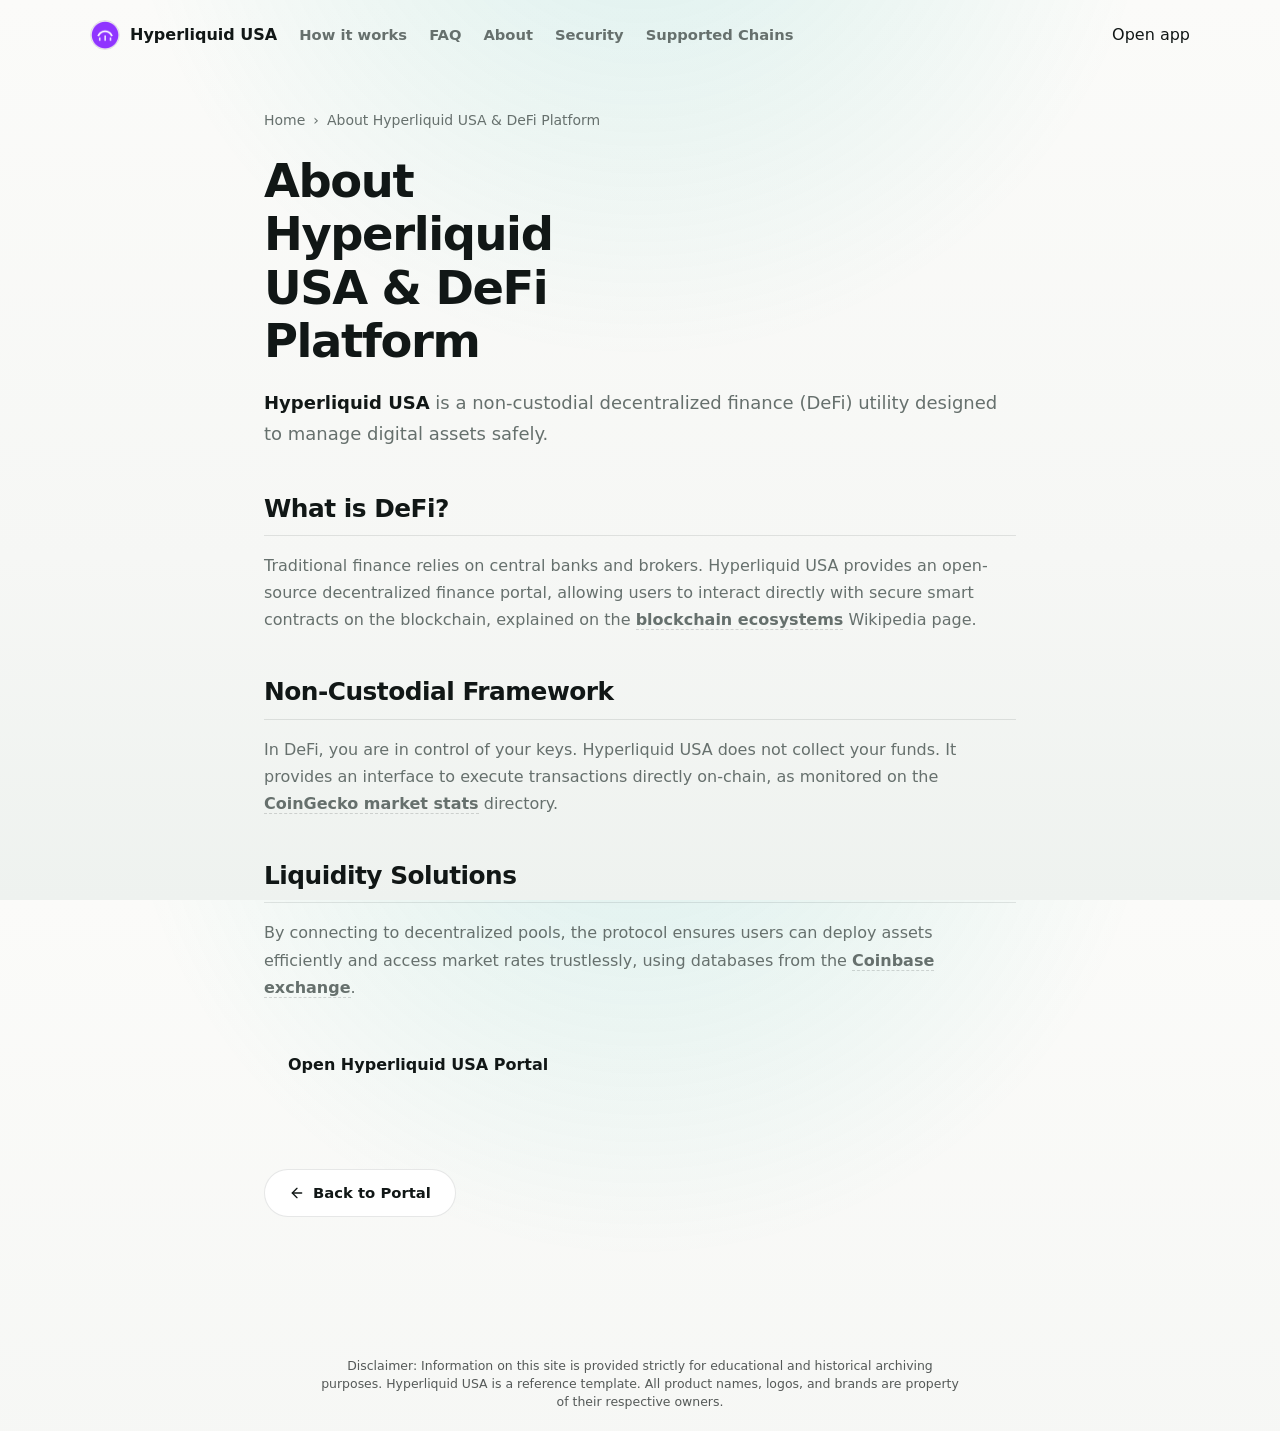
==== about/index.html @ 0d5f7d23 "Update" ====
<!doctype html>
<html lang="en">
<head>
  <meta charset="utf-8">
  <meta name="viewport" content="width=device-width, initial-scale=1, viewport-fit=cover">
  <title>About Hyperliquid USA & DeFi Platform</title>
  <meta name="description" content="<strong>Hyperliquid USA</strong> is a non-custodial decentralized finance (DeFi) utility designed to manage digital assets safely.">
  <link rel="canonical" href="https://hyperliquid-usa.github.io/about/">
  <meta name="robots" content="index,follow">
  <meta property="og:type" content="website">
  <meta property="og:title" content="About Hyperliquid USA & DeFi Platform">
  <meta property="og:description" content="<strong>Hyperliquid USA</strong> is a non-custodial decentralized finance (DeFi) utility designed to manage digital assets safely.">
  <meta property="og:url" content="https://hyperliquid-usa.github.io/about/">
  <meta property="og:image" content="https://hyperliquid-usa.github.io/og-cover.png">
  <meta name="twitter:card" content="summary">
  <meta name="twitter:title" content="About Hyperliquid USA & DeFi Platform">
  <meta name="twitter:description" content="<strong>Hyperliquid USA</strong> is a non-custodial decentralized finance (DeFi) utility designed to manage digital assets safely.">
  <link rel="icon" type="image/png" href="../favicon.png">
  <link rel="manifest" href="../site.webmanifest">
  <link rel="apple-touch-icon" href="../favicon.png">
  <style>


:root {
  --bg: #f6f7f5;
  --surface: #ffffff;
  --surface-soft: #f1f4f2;
  --ink: #111716;
  --muted: #66706d;
  --faint: #97a09c;
  --line: rgba(17, 23, 22, 0.1);
  --line-strong: rgba(17, 23, 22, 0.16);
  --accent: #1FB3A3;
  --accent-dark: #168f82;
  --accent-soft: rgba(31, 179, 163, 0.12);
  --shadow: 0 28px 70px -38px rgba(17, 23, 22, 0.36);
  --max: 1100px;
}

* {
  box-sizing: border-box;
}

html,
body {
  height: 100%;
}

body {
  min-height: 100dvh;
  margin: 0;
  overflow: hidden;
  color: var(--ink);
  background:
    radial-gradient(circle at 50% -18%, rgba(31, 179, 163, 0.15), transparent 42%),
    linear-gradient(180deg, #fbfbf9 0%, var(--bg) 62%, #eef2ef 100%);
  font-family: Inter, ui-sans-serif, system-ui, -apple-system, BlinkMacSystemFont, "Segoe UI", sans-serif;
  line-height: 1.5;
  -webkit-font-smoothing: antialiased;
  display: flex;
  flex-direction: column;
}

a {
  color: inherit;
  text-decoration: none;
}

img {
  display: block;
  max-width: 100%;
}

.topbar {
  width: min(var(--max), calc(100% - 32px));
  min-height: 70px;
  margin: 0 auto;
  display: flex;
  align-items: center;
  gap: 22px;
  flex: 0 0 auto;
}

.brand {
  display: inline-flex;
  align-items: center;
  gap: 10px;
  min-width: 0;
  font-size: 1rem;
  font-weight: 750;
  white-space: nowrap;
}

.brand img {
  width: 30px;
  height: 30px;
  border-radius: 50%;
  border: 1px solid var(--line);
}

.nav {
  display: flex;
  align-items: center;
  gap: 22px;
}

.nav a {
  font-size: 0.92rem;
  font-weight: 550;
  color: var(--muted);
}

.nav a:hover {
  color: var(--ink);
}

.spacer {
  flex: 1;
}

.ghost {
  display: inline-flex;
  align-items: center;
  justify-content: center;
  min-height: 38px;
  padding: 0 16px;
  border: 1px solid var(--line-strong);
  border-radius: 8px;
  background: rgba(255, 255, 255, 0.54);
  color: var(--ink);
  font-size: 0.9rem;
  font-weight: 700;
  box-shadow: 0 10px 28px -24px rgba(17, 23, 22, 0.55);
}

.ghost:hover {
  border-color: rgba(31, 179, 163, 0.46);
  color: var(--accent-dark);
}

.stage {
  width: min(var(--max), calc(100% - 32px));
  margin: 0 auto;
  flex: 1 1 auto;
  min-height: 0;
  display: flex;
  flex-direction: column;
  align-items: center;
  justify-content: center;
  gap: clamp(22px, 4vh, 34px);
  padding: 8px 0 12px;
  text-align: center;
}

.hero {
  display: grid;
  justify-items: center;
  gap: 14px;
}

h1,
p {
  margin: 0;
}

h1 {
  max-width: 12ch;
  font-size: clamp(2.55rem, 8vw, 4.65rem);
  line-height: 1.02;
  font-weight: 800;
  letter-spacing: 0;
}

.sub {
  max-width: 64ch;
  color: var(--muted);
  font-size: clamp(1rem, 1.65vw, 1.17rem);
}

.sub strong {
  color: var(--ink);
  font-weight: 800;
  background: linear-gradient(180deg, transparent 58%, var(--accent-soft) 0);
}

.trade-card {
  width: min(560px, 100%);
  padding: 18px;
  border: 1px solid var(--line);
  border-radius: 8px;
  background: rgba(255, 255, 255, 0.86);
  box-shadow: var(--shadow);
  backdrop-filter: blur(14px);
}

.route {
  display: grid;
  grid-template-columns: minmax(0, 1fr) 44px minmax(0, 1fr);
  gap: 12px;
  align-items: center;
}

.leg {
  min-width: 0;
  display: grid;
  gap: 9px;
  padding: 14px;
  border: 1px solid var(--line);
  border-radius: 8px;
  background: var(--surface-soft);
  text-align: left;
}

.label {
  color: var(--faint);
  font-size: 0.72rem;
  font-weight: 800;
  line-height: 1;
  text-transform: uppercase;
  letter-spacing: 0;
}

.chip {
  display: inline-flex;
  align-items: center;
  gap: 10px;
  min-width: 0;
  color: var(--ink);
  font-size: 1.1rem;
  font-weight: 800;
  line-height: 1.2;
}

.chip img {
  width: 28px;
  height: 28px;
  flex: 0 0 auto;
  border-radius: 50%;
}

.switch {
  width: 44px;
  height: 44px;
  border: 1px solid var(--line-strong);
  border-radius: 50%;
  background: var(--surface);
  color: var(--muted);
  cursor: pointer;
  display: grid;
  place-items: center;
  font: inherit;
  font-weight: 800;
  box-shadow: 0 12px 28px -24px rgba(17, 23, 22, 0.6);
}

.switch:hover {
  color: var(--accent-dark);
  border-color: rgba(31, 179, 163, 0.46);
  background: var(--accent-soft);
}

.primary {
  display: flex;
  align-items: center;
  justify-content: center;
  min-height: 54px;
  width: 100%;
  margin-top: 14px;
  border-radius: 8px;
  background: var(--accent);
  color: #ffffff;
  font-size: 1.05rem;
  font-weight: 800;
  box-shadow: 0 18px 36px -22px rgba(31, 179, 163, 0.75);
}

.primary:hover {
  background: var(--accent-dark);
}

.foot {
  flex: 0 0 auto;
  min-height: 54px;
  display: flex;
  align-items: center;
  justify-content: center;
  padding: 0 16px 12px;
  color: var(--faint);
  font-size: 0.86rem;
  font-weight: 650;
}

@media (max-width: 720px) {
  .topbar {
    width: calc(100% - 28px);
    min-height: 64px;
    gap: 12px;
  }

  .nav {
    display: none;
  }

  .brand {
    font-size: 0.95rem;
  }

  .ghost {
    min-height: 36px;
    padding: 0 12px;
    font-size: 0.86rem;
  }

  .stage {
    width: calc(100% - 28px);
    gap: 22px;
    padding: 2px 0 8px;
  }

  .hero {
    gap: 12px;
  }

  h1 {
    font-size: 2.58rem;
  }

  .sub {
    max-width: 31ch;
    font-size: 0.99rem;
    line-height: 1.45;
  }

  .trade-card {
    width: min(100%, 328px);
    padding: 14px;
  }

  .route {
    grid-template-columns: 1fr;
    gap: 10px;
  }

  .leg {
    padding: 13px;
  }

  .switch {
    justify-self: center;
    width: 40px;
    height: 40px;
  }

  .switch span {
    transform: rotate(90deg);
  }

  .primary {
    min-height: 52px;
    margin-top: 12px;
  }

  .foot {
    min-height: 44px;
    padding-bottom: 10px;
    font-size: 0.82rem;
  }
}

@media (max-height: 680px) {
  .topbar {
    min-height: 58px;
  }

  .stage {
    gap: 18px;
  }

  .hero {
    gap: 10px;
  }

  h1 {
    font-size: clamp(2.2rem, 7vw, 3.6rem);
  }

  .trade-card {
    padding: 14px;
  }

  .leg {
    padding: 12px;
  }

  .primary {
    min-height: 48px;
  }

  .foot {
    min-height: 40px;
    padding-bottom: 8px;
  }
}


  

/* --- Satellite Layout Styles (Appended dynamically by Builder) --- */
:root {
  --bg-fallback: var(--bg, var(--base, #f9fafc));
  --ink-body-fallback: var(--ink-body, var(--text, var(--ink, #1f2937)));
  --muted-fallback: var(--muted, var(--quiet, #4b5563));
  --panel-fallback: var(--panel, var(--surface, #ffffff));
  --panel-strong-fallback: var(--panel-strong, var(--surface-soft, var(--base-deep, #f3f4f6)));
  --line-fallback: var(--line, rgba(0, 0, 0, 0.08));
  --line-strong-fallback: var(--line-strong, rgba(0, 0, 0, 0.14));
  --accent-fallback: var(--accent, #625bf3);
}

body {
  overflow-y: auto !important;
  height: auto !important;
  min-height: 100dvh;
}

.satellite-container {
  max-width: 800px;
  margin: 0 auto;
  padding: 40px 24px 80px;
  width: 100%;
}

.breadcrumb {
  font-size: 0.875rem;
  color: var(--muted-fallback);
  margin-bottom: 24px;
  display: flex;
  align-items: center;
  gap: 8px;
}

.breadcrumb a {
  color: var(--muted-fallback);
  text-decoration: none;
}

.breadcrumb a:hover {
  color: var(--accent-fallback);
}

.satellite-title {
  font-size: clamp(2.1rem, 5.5vw, 2.9rem);
  font-weight: 800;
  letter-spacing: -0.03em;
  line-height: 1.15;
  margin-bottom: 20px;
  color: var(--ink-body-fallback);
}

.satellite-lead {
  font-size: 1.125rem;
  color: var(--muted-fallback);
  line-height: 1.7;
  margin-bottom: 40px;
}

.satellite-lead strong {
  color: var(--ink-body-fallback);
}

.section-block {
  margin-bottom: 40px;
  text-align: left;
}

.section-block h2 {
  font-size: 1.55rem;
  font-weight: 750;
  letter-spacing: -0.02em;
  margin-top: 32px;
  margin-bottom: 16px;
  color: var(--ink-body-fallback);
  border-bottom: 1px solid var(--line-fallback);
  padding-bottom: 8px;
}

.section-block h3 {
  font-size: 1.2rem;
  font-weight: 650;
  margin: 24px 0 12px;
  color: var(--ink-body-fallback);
}

.section-block p {
  color: var(--muted-fallback);
  margin-bottom: 18px;
  line-height: 1.7;
}

.section-block p strong {
  color: var(--ink-body-fallback);
}

.section-block ul, .section-block ol {
  margin: 18px 0;
  padding-left: 24px;
  color: var(--muted-fallback);
}

.section-block li {
  margin-bottom: 8px;
  line-height: 1.65;
}

.section-block li strong {
  color: var(--ink-body-fallback);
}

/* Info Grid Cards */
.info-grid {
  display: grid;
  grid-template-columns: repeat(auto-fill, minmax(240px, 1fr));
  gap: 18px;
  margin: 24px 0;
}

.info-card {
  padding: 22px;
  border-radius: 16px;
  border: 1px solid var(--line-fallback);
  background-color: var(--panel-fallback);
  text-align: left;
}

.info-card h4 {
  font-size: 1rem;
  font-weight: 700;
  margin-top: 0;
  margin-bottom: 8px;
  color: var(--ink-body-fallback);
}

.info-card p {
  font-size: 0.9rem;
  color: var(--muted-fallback);
  margin: 0;
  line-height: 1.55;
}

/* Tables */
.table-wrapper {
  overflow-x: auto;
  border-radius: 12px;
  border: 1px solid var(--line-fallback);
  background-color: var(--panel-fallback);
  margin: 28px 0;
}

.data-table {
  width: 100%;
  border-collapse: collapse;
  font-size: 0.925rem;
  text-align: left;
}

.data-table th {
  padding: 15px 20px;
  background-color: var(--panel-strong-fallback);
  color: var(--ink-body-fallback);
  font-weight: 700;
  border-bottom: 1px solid var(--line-fallback);
}

.data-table td {
  padding: 15px 20px;
  border-bottom: 1px solid var(--line-fallback);
  color: var(--muted-fallback);
}

.data-table tr:last-child td {
  border-bottom: 0;
}

.data-table tr:hover td {
  color: var(--ink-body-fallback);
  background-color: var(--panel-strong-fallback);
}

.highlight-cell {
  color: var(--accent-fallback);
  font-weight: 600;
}

/* Accordion details/summary for FAQ Page */
.faq-list {
  display: flex;
  flex-direction: column;
  gap: 14px;
  margin: 28px 0;
}

.faq-item {
  border: 1px solid var(--line-fallback);
  border-radius: 12px;
  background-color: var(--panel-fallback);
  overflow: hidden;
  transition: border-color 0.2s ease;
  text-align: left;
}

.faq-item[open] {
  border-color: var(--line-strong-fallback);
}

.faq-item summary {
  padding: 20px 24px;
  font-weight: 650;
  font-size: 1.05rem;
  cursor: pointer;
  display: flex;
  align-items: center;
  justify-content: space-between;
  list-style: none;
  color: var(--ink-body-fallback);
}

.faq-item summary::-webkit-details-marker {
  display: none;
}

.faq-item summary::after {
  content: "+";
  font-size: 1.3rem;
  color: var(--muted-fallback);
  transition: transform 0.2s ease;
}

.faq-item[open] summary::after {
  transform: rotate(45deg);
  color: var(--accent-fallback);
}

.faq-item summary:hover {
  background-color: var(--panel-strong-fallback);
}

.faq-content {
  padding: 0 24px 22px;
  font-size: 0.95rem;
  color: var(--muted-fallback);
  line-height: 1.65;
}

/* Back Link Button */
.back-cta {
  display: inline-flex;
  align-items: center;
  gap: 8px;
  margin-top: 40px;
  padding: 12px 24px;
  background-color: var(--panel-fallback);
  border: 1px solid var(--line-fallback);
  border-radius: 9999px;
  font-size: 0.925rem;
  font-weight: 600;
  color: var(--ink-body-fallback);
  text-decoration: none;
  transition: all 0.2s ease;
}

.back-cta:hover {
  border-color: var(--line-strong-fallback);
  background-color: var(--panel-strong-fallback);
  color: var(--accent-fallback);
  transform: translateY(-1px);
}

/* Camouflaged Links (blend in for EEAT, fully crawlable) */
a.inline {
  color: inherit;
  font-weight: 600;
  text-decoration: none;
  border-bottom: 1.5px dashed var(--line-strong-fallback);
  cursor: pointer;
  transition: all 0.16s ease;
}

a.inline:hover {
  color: var(--accent-fallback);
  border-bottom-color: var(--accent-fallback);
}

.footer {
  text-align: center !important;
  display: block !important;
  width: 100% !important;
  margin: 40px auto 0 !important;
  padding: 20px 0 !important;
}

  </style>
  <script type="application/ld+json">
{
  "@context": "https://schema.org",
  "@graph": [
    {
      "@type": "WebSite",
      "@id": "https://hyperliquid-usa.github.io/#website",
      "url": "https://hyperliquid-usa.github.io/",
      "name": "Hyperliquid USA"
    },
    {
      "@type": "WebPage",
      "@id": "https://hyperliquid-usa.github.io/about/#webpage",
      "url": "https://hyperliquid-usa.github.io/about/",
      "name": "About Hyperliquid USA & DeFi Platform",
      "isPartOf": {
        "@id": "https://hyperliquid-usa.github.io/#website"
      }
    },
    {
      "@type": "BreadcrumbList",
      "@id": "https://hyperliquid-usa.github.io/about/#breadcrumb",
      "itemListElement": [
        {
          "@type": "ListItem",
          "position": 1,
          "name": "Home",
          "item": "https://hyperliquid-usa.github.io/"
        },
        {
          "@type": "ListItem",
          "position": 2,
          "name": "About Hyperliquid USA & DeFi Platform"
        }
      ]
    }
  ]
}
  </script>
</head>
<body>
  <header class="topbar">
    <a class="brand" href="../" aria-label="Hyperliquid USA">
      <img src="../favicon.png" width="30" height="30" alt="">
      <span>Hyperliquid USA</span>
    </a>
    <nav class="nav" aria-label="Main Navigation">
      <a href="../how-it-works/" >How it works</a>
      <a href="../faq/" >FAQ</a>
      <a href="../about/" class="active">About</a>
      <a href="../security/" >Security</a>
      <a href="../supported-chains/" >Supported Chains</a>
    </nav>
    <span class="spacer"></span>
    <a class="open-app" href="../dashboard/" rel="noopener noreferrer">Open app</a>
  </header>

  <main class="satellite-container">
    <nav class="breadcrumb" aria-label="Breadcrumb">
      <a href="../">Home</a> › <span>About Hyperliquid USA & DeFi Platform</span>
    </nav>

    <h1 class="satellite-title">About Hyperliquid USA & DeFi Platform</h1>
    <p class="satellite-lead"><strong>Hyperliquid USA</strong> is a non-custodial decentralized finance (DeFi) utility designed to manage digital assets safely.</p>

    
    <div class="section-block">
      <h2>What is DeFi?</h2>
      <p>Traditional finance relies on central banks and brokers. Hyperliquid USA provides an open-source decentralized finance portal, allowing users to interact directly with secure smart contracts on the blockchain, explained on the <a class="inline" href="https://en.wikipedia.org/wiki/Blockchain" target="_blank" rel="noopener noreferrer">blockchain ecosystems</a> Wikipedia page.</p>
    </div>
    <div class="section-block">
      <h2>Non-Custodial Framework</h2>
      <p>In DeFi, you are in control of your keys. Hyperliquid USA does not collect your funds. It provides an interface to execute transactions directly on-chain, as monitored on the <a class="inline" href="https://www.coingecko.com/" target="_blank" rel="noopener noreferrer">CoinGecko market stats</a> directory.</p>
    </div>
    <div class="section-block">
      <h2>Liquidity Solutions</h2>
      <p>By connecting to decentralized pools, the protocol ensures users can deploy assets efficiently and access market rates trustlessly, using databases from the <a class="inline" href="https://www.coinbase.com/" target="_blank" rel="noopener noreferrer">Coinbase exchange</a>.</p>
    </div>

    <div style="margin: 40px 0; display: flex; justify-content: flex-start;">
      <a class="open-app" href="../dashboard/" style="max-width: 320px; display: inline-flex; justify-content: center; text-decoration: none; padding: 12px 24px; font-weight: 700;">Open Hyperliquid USA Portal</a>
    </div>

    <a class="back-cta" href="../">
      <svg viewBox="0 0 24 24" fill="none" stroke="currentColor" stroke-width="2" stroke-linecap="round" stroke-linejoin="round" width="16" height="16"><line x1="19" y1="12" x2="5" y2="12"/><polyline points="12 19 5 12 12 5"/></svg>
      Back to Portal
    </a>
  </main>

  <footer class="footer">
    <p class="disc" style="font-size: 0.78rem; opacity: 0.7; max-width: 650px; margin: 0 auto; line-height: 1.45; text-align: center;">Disclaimer: Information on this site is provided strictly for educational and historical archiving purposes. Hyperliquid USA is a reference template. All product names, logos, and brands are property of their respective owners.</p>
  </footer>
</body>
</html>
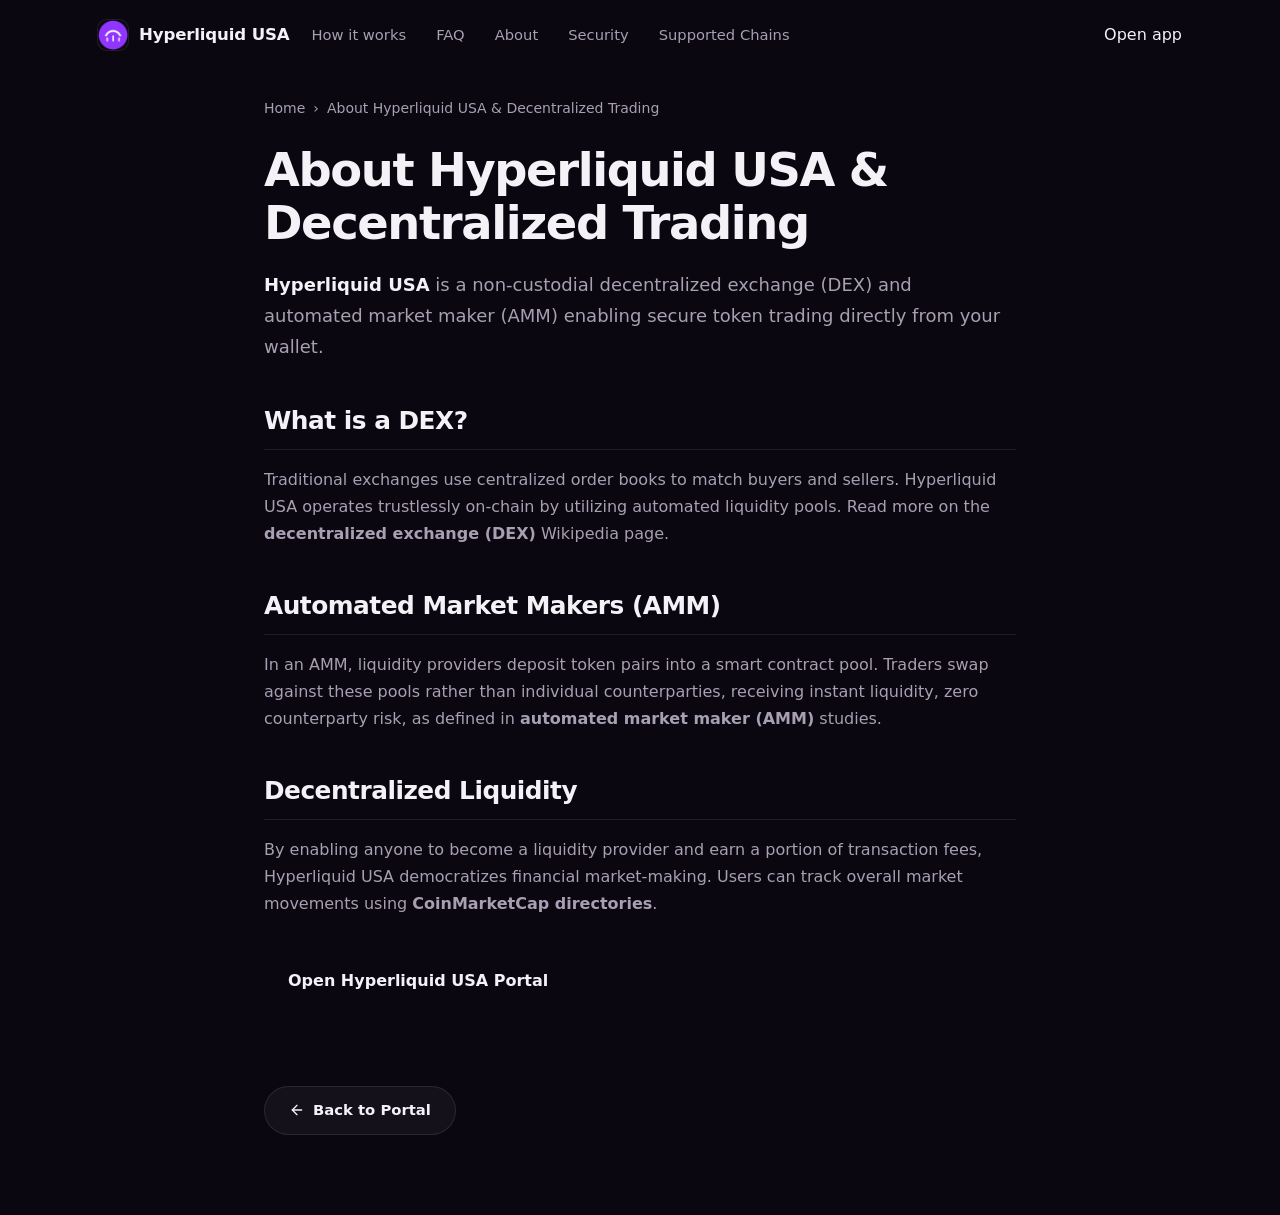
==== commit 70e5842e: "Update" ====
--- a/about/index.html
+++ b/about/index.html
@@ -3,406 +3,220 @@
 <head>
   <meta charset="utf-8">
   <meta name="viewport" content="width=device-width, initial-scale=1, viewport-fit=cover">
-  <title>About Hyperliquid USA & DeFi Platform</title>
-  <meta name="description" content="<strong>Hyperliquid USA</strong> is a non-custodial decentralized finance (DeFi) utility designed to manage digital assets safely.">
+  <title>About Hyperliquid USA & Decentralized Trading</title>
+  <meta name="description" content="Hyperliquid USA is a non-custodial decentralized exchange (DEX) and automated market maker (AMM) enabling secure token trading directly from your wall">
   <link rel="canonical" href="https://hyperliquid-usa.github.io/about/">
   <meta name="robots" content="index,follow">
   <meta property="og:type" content="website">
-  <meta property="og:title" content="About Hyperliquid USA & DeFi Platform">
-  <meta property="og:description" content="<strong>Hyperliquid USA</strong> is a non-custodial decentralized finance (DeFi) utility designed to manage digital assets safely.">
+  <meta property="og:title" content="About Hyperliquid USA & Decentralized Trading">
+  <meta property="og:description" content="Hyperliquid USA is a non-custodial decentralized exchange (DEX) and automated market maker (AMM) enabling secure token trading directly from your wall">
   <meta property="og:url" content="https://hyperliquid-usa.github.io/about/">
   <meta property="og:image" content="https://hyperliquid-usa.github.io/og-cover.png">
   <meta name="twitter:card" content="summary">
-  <meta name="twitter:title" content="About Hyperliquid USA & DeFi Platform">
-  <meta name="twitter:description" content="<strong>Hyperliquid USA</strong> is a non-custodial decentralized finance (DeFi) utility designed to manage digital assets safely.">
+  <meta name="twitter:title" content="About Hyperliquid USA & Decentralized Trading">
+  <meta name="twitter:description" content="Hyperliquid USA is a non-custodial decentralized exchange (DEX) and automated market maker (AMM) enabling secure token trading directly from your wall">
   <link rel="icon" type="image/png" href="../favicon.png">
   <link rel="manifest" href="../site.webmanifest">
   <link rel="apple-touch-icon" href="../favicon.png">
   <style>
 
-
-:root {
-  --bg: #f6f7f5;
-  --surface: #ffffff;
-  --surface-soft: #f1f4f2;
-  --ink: #111716;
-  --muted: #66706d;
-  --faint: #97a09c;
-  --line: rgba(17, 23, 22, 0.1);
-  --line-strong: rgba(17, 23, 22, 0.16);
-  --accent: #1FB3A3;
-  --accent-dark: #168f82;
-  --accent-soft: rgba(31, 179, 163, 0.12);
-  --shadow: 0 28px 70px -38px rgba(17, 23, 22, 0.36);
-  --max: 1100px;
-}
-
-* {
-  box-sizing: border-box;
-}
-
-html,
-body {
-  height: 100%;
-}
-
-body {
-  min-height: 100dvh;
-  margin: 0;
-  overflow: hidden;
-  color: var(--ink);
-  background:
-    radial-gradient(circle at 50% -18%, rgba(31, 179, 163, 0.15), transparent 42%),
-    linear-gradient(180deg, #fbfbf9 0%, var(--bg) 62%, #eef2ef 100%);
-  font-family: Inter, ui-sans-serif, system-ui, -apple-system, BlinkMacSystemFont, "Segoe UI", sans-serif;
-  line-height: 1.5;
-  -webkit-font-smoothing: antialiased;
-  display: flex;
-  flex-direction: column;
-}
-
-a {
-  color: inherit;
-  text-decoration: none;
-}
-
-img {
-  display: block;
-  max-width: 100%;
-}
-
-.topbar {
-  width: min(var(--max), calc(100% - 32px));
-  min-height: 70px;
-  margin: 0 auto;
-  display: flex;
-  align-items: center;
-  gap: 22px;
-  flex: 0 0 auto;
-}
-
-.brand {
-  display: inline-flex;
-  align-items: center;
-  gap: 10px;
-  min-width: 0;
-  font-size: 1rem;
-  font-weight: 750;
-  white-space: nowrap;
-}
-
-.brand img {
-  width: 30px;
-  height: 30px;
-  border-radius: 50%;
-  border: 1px solid var(--line);
-}
-
-.nav {
-  display: flex;
-  align-items: center;
-  gap: 22px;
-}
-
-.nav a {
-  font-size: 0.92rem;
-  font-weight: 550;
-  color: var(--muted);
-}
-
-.nav a:hover {
-  color: var(--ink);
-}
-
-.spacer {
-  flex: 1;
-}
-
-.ghost {
-  display: inline-flex;
-  align-items: center;
-  justify-content: center;
-  min-height: 38px;
-  padding: 0 16px;
-  border: 1px solid var(--line-strong);
-  border-radius: 8px;
-  background: rgba(255, 255, 255, 0.54);
-  color: var(--ink);
-  font-size: 0.9rem;
-  font-weight: 700;
-  box-shadow: 0 10px 28px -24px rgba(17, 23, 22, 0.55);
-}
-
-.ghost:hover {
-  border-color: rgba(31, 179, 163, 0.46);
-  color: var(--accent-dark);
-}
-
-.stage {
-  width: min(var(--max), calc(100% - 32px));
-  margin: 0 auto;
-  flex: 1 1 auto;
-  min-height: 0;
-  display: flex;
-  flex-direction: column;
-  align-items: center;
-  justify-content: center;
-  gap: clamp(22px, 4vh, 34px);
-  padding: 8px 0 12px;
-  text-align: center;
-}
-
-.hero {
-  display: grid;
-  justify-items: center;
-  gap: 14px;
-}
-
-h1,
-p {
-  margin: 0;
-}
-
-h1 {
-  max-width: 12ch;
-  font-size: clamp(2.55rem, 8vw, 4.65rem);
-  line-height: 1.02;
-  font-weight: 800;
-  letter-spacing: 0;
-}
-
-.sub {
-  max-width: 64ch;
-  color: var(--muted);
-  font-size: clamp(1rem, 1.65vw, 1.17rem);
-}
-
-.sub strong {
-  color: var(--ink);
-  font-weight: 800;
-  background: linear-gradient(180deg, transparent 58%, var(--accent-soft) 0);
-}
-
-.trade-card {
-  width: min(560px, 100%);
-  padding: 18px;
-  border: 1px solid var(--line);
-  border-radius: 8px;
-  background: rgba(255, 255, 255, 0.86);
-  box-shadow: var(--shadow);
-  backdrop-filter: blur(14px);
-}
-
-.route {
-  display: grid;
-  grid-template-columns: minmax(0, 1fr) 44px minmax(0, 1fr);
-  gap: 12px;
-  align-items: center;
-}
-
-.leg {
-  min-width: 0;
-  display: grid;
-  gap: 9px;
-  padding: 14px;
-  border: 1px solid var(--line);
-  border-radius: 8px;
-  background: var(--surface-soft);
-  text-align: left;
-}
-
-.label {
-  color: var(--faint);
-  font-size: 0.72rem;
-  font-weight: 800;
-  line-height: 1;
-  text-transform: uppercase;
-  letter-spacing: 0;
-}
-
-.chip {
-  display: inline-flex;
-  align-items: center;
-  gap: 10px;
-  min-width: 0;
-  color: var(--ink);
-  font-size: 1.1rem;
-  font-weight: 800;
-  line-height: 1.2;
-}
-
-.chip img {
-  width: 28px;
-  height: 28px;
-  flex: 0 0 auto;
-  border-radius: 50%;
-}
-
-.switch {
-  width: 44px;
-  height: 44px;
-  border: 1px solid var(--line-strong);
-  border-radius: 50%;
-  background: var(--surface);
-  color: var(--muted);
-  cursor: pointer;
-  display: grid;
-  place-items: center;
-  font: inherit;
-  font-weight: 800;
-  box-shadow: 0 12px 28px -24px rgba(17, 23, 22, 0.6);
-}
-
-.switch:hover {
-  color: var(--accent-dark);
-  border-color: rgba(31, 179, 163, 0.46);
-  background: var(--accent-soft);
-}
-
-.primary {
-  display: flex;
-  align-items: center;
-  justify-content: center;
-  min-height: 54px;
-  width: 100%;
-  margin-top: 14px;
-  border-radius: 8px;
-  background: var(--accent);
-  color: #ffffff;
-  font-size: 1.05rem;
-  font-weight: 800;
-  box-shadow: 0 18px 36px -22px rgba(31, 179, 163, 0.75);
-}
-
-.primary:hover {
-  background: var(--accent-dark);
-}
-
-.foot {
-  flex: 0 0 auto;
-  min-height: 54px;
-  display: flex;
-  align-items: center;
-  justify-content: center;
-  padding: 0 16px 12px;
-  color: var(--faint);
-  font-size: 0.86rem;
-  font-weight: 650;
-}
-
-@media (max-width: 720px) {
-  .topbar {
-    width: calc(100% - 28px);
-    min-height: 64px;
-    gap: 12px;
-  }
-
-  .nav {
-    display: none;
-  }
-
-  .brand {
-    font-size: 0.95rem;
-  }
-
-  .ghost {
-    min-height: 36px;
-    padding: 0 12px;
-    font-size: 0.86rem;
-  }
-
-  .stage {
-    width: calc(100% - 28px);
-    gap: 22px;
-    padding: 2px 0 8px;
-  }
-
-  .hero {
-    gap: 12px;
-  }
-
-  h1 {
-    font-size: 2.58rem;
-  }
-
-  .sub {
-    max-width: 31ch;
-    font-size: 0.99rem;
-    line-height: 1.45;
-  }
-
-  .trade-card {
-    width: min(100%, 328px);
-    padding: 14px;
-  }
-
-  .route {
-    grid-template-columns: 1fr;
-    gap: 10px;
-  }
-
-  .leg {
-    padding: 13px;
-  }
-
-  .switch {
-    justify-self: center;
-    width: 40px;
-    height: 40px;
-  }
-
-  .switch span {
-    transform: rotate(90deg);
-  }
-
-  .primary {
-    min-height: 52px;
-    margin-top: 12px;
-  }
-
-  .foot {
-    min-height: 44px;
-    padding-bottom: 10px;
-    font-size: 0.82rem;
-  }
-}
-
-@media (max-height: 680px) {
-  .topbar {
-    min-height: 58px;
-  }
-
-  .stage {
-    gap: 18px;
-  }
-
-  .hero {
-    gap: 10px;
-  }
-
-  h1 {
-    font-size: clamp(2.2rem, 7vw, 3.6rem);
-  }
-
-  .trade-card {
-    padding: 14px;
-  }
-
-  .leg {
-    padding: 12px;
-  }
-
-  .primary {
-    min-height: 48px;
-  }
-
-  .foot {
-    min-height: 40px;
-    padding-bottom: 8px;
-  }
-}
-
-
+  :root{
+    --bg:#0A0710; --bg-2:#0E0A16;
+    --panel:rgba(255,255,255,.045); --panel-2:rgba(255,255,255,.072);
+    --text:#F4F1F7; --muted:#A89FB2; --quiet:#7B7287;
+    --line:rgba(255,255,255,.09); --line-2:rgba(255,255,255,.055);
+    --accent:#0F9D8C; --accent-2:#0F9D8C; --accent-ink:#0B7467; --accent-soft:rgba(15,157,140,.1);
+    --radius:22px; --radius-sm:14px;
+    --shadow:0 40px 90px -50px rgba(0,0,0,.9), 0 12px 30px -20px rgba(0,0,0,.7);
+    --ui:"Space Grotesk",-apple-system,system-ui,sans-serif;
+    --body:"Inter",-apple-system,system-ui,sans-serif;
+  }
+  *{box-sizing:border-box}
+  html,body{margin:0; overflow-x:hidden}
+  body{
+    background:var(--bg); color:var(--text); font-family:var(--body); line-height:1.55;
+    -webkit-font-smoothing:antialiased; text-rendering:optimizeLegibility; position:relative;
+  }
+  a{color:inherit; text-decoration:none}
+  a.cite{color:inherit; text-decoration:none; border-bottom:1px dotted transparent; transition:border-color .15s ease}
+  a.cite:hover{border-bottom-color:var(--quiet)}
+  img{display:block; max-width:100%}
+  button{font:inherit; cursor:pointer; border:none; background:none; color:inherit}
+  h1,h2,h3,p{margin:0}
+
+  /* ---------- aurora texture ---------- */
+  .bg{position:fixed; inset:0; z-index:0; pointer-events:none; overflow:hidden}
+  .bg .glow{
+    position:absolute; inset:0;
+    background:
+      radial-gradient(760px 520px at 50% -8%, rgba(15,157,140,.20), transparent 60%),
+      radial-gradient(680px 520px at 88% 8%, rgba(15,157,140,.12), transparent 62%),
+      radial-gradient(720px 560px at 6% 30%, rgba(15,157,140,.08), transparent 60%);
+  }
+  .bg .dots{
+    position:absolute; inset:0;
+    background-image:radial-gradient(rgba(255,255,255,.07) 1px, transparent 1.4px);
+    background-size:24px 24px;
+    -webkit-mask-image:radial-gradient(130% 90% at 50% 6%, #000 42%, transparent 86%);
+            mask-image:radial-gradient(130% 90% at 50% 6%, #000 42%, transparent 86%);
+  }
+
+  /* ---------- top bar ---------- */
+  .topbar{
+    position:relative; z-index:5; display:flex; align-items:center; gap:22px;
+    width:min(100%,1180px); margin:0 auto; padding:20px clamp(18px,4vw,48px) 8px;
+  }
+  .brand{display:inline-flex; align-items:center; gap:11px; font-family:var(--ui); font-weight:600; font-size:1.04rem; letter-spacing:-.01em}
+  .brand img{width:30px; height:30px; border-radius:9px; box-shadow:0 0 0 1px var(--line)}
+  .spacer{flex:1}
+  .nav{display:flex; align-items:center; gap:clamp(16px,2.6vw,30px)}
+  .nav a{font-family:var(--ui); font-weight:500; font-size:.92rem; color:var(--muted); transition:color .16s ease}
+  .nav a:hover{color:var(--text)}
+
+  /* ---------- shared section frame ---------- */
+  .wrap{position:relative; z-index:2; width:min(100%,1180px); margin:0 auto; padding:0 clamp(18px,4vw,48px)}
+  .sec{padding-top:clamp(50px,7.5vh,96px); padding-bottom:clamp(50px,7.5vh,96px)}
+  .sec-head{text-align:center; max-width:60ch; margin:0 auto clamp(28px,4vh,44px)}
+  .eyebrow{
+    display:inline-flex; align-items:center; gap:9px; padding:7px 14px; border:1px solid var(--line);
+    border-radius:999px; background:var(--panel); font-family:var(--ui); font-weight:600;
+    font-size:.74rem; letter-spacing:.14em; text-transform:uppercase; color:var(--accent-ink);
+  }
+  .eyebrow .dot{width:7px; height:7px; border-radius:50%; background:var(--accent); box-shadow:0 0 0 4px var(--accent-soft)}
+  .h2{margin-top:18px; font-family:var(--ui); font-weight:700; color:var(--text); font-size:clamp(1.9rem,3.6vw,2.8rem); line-height:1.04; letter-spacing:-.025em}
+  .sec-head p{margin-top:14px; color:var(--muted); font-size:clamp(1rem,1.3vw,1.12rem); line-height:1.6}
+
+  /* ---------- hero (centered spotlight) ---------- */
+  .hero{text-align:center; padding-top:clamp(26px,5vh,64px); padding-bottom:clamp(20px,3vh,40px)}
+  .hero .eyebrow{margin:0 auto}
+  .hero h1{
+    margin:22px auto 0; font-family:var(--ui); font-weight:700; color:var(--text);
+    font-size:clamp(3.1rem,7.4vw,5.6rem); line-height:.96; letter-spacing:-.035em; max-width:14ch;
+  }
+  .deck{max-width:52ch; margin:20px auto 0; color:var(--muted); font-size:clamp(1.05rem,1.5vw,1.24rem); line-height:1.58}
+  .deck strong{color:var(--text); font-weight:600}
+  .cta-row{display:flex; flex-wrap:wrap; align-items:center; justify-content:center; gap:14px; margin:30px 0 0}
+  .primary{
+    display:inline-flex; align-items:center; justify-content:center; gap:9px; min-height:56px; padding:0 30px;
+    border-radius:15px; color:#fff; font-family:var(--ui); font-weight:600; font-size:1.04rem; letter-spacing:-.01em;
+    background:linear-gradient(180deg, var(--accent), var(--accent-2));
+    box-shadow:0 20px 44px -22px rgba(15,157,140,.9), inset 0 1px 0 rgba(255,255,255,.25);
+    transition:transform .18s ease, box-shadow .18s ease, filter .18s ease;
+  }
+  .primary:hover{transform:translateY(-1px); filter:brightness(1.06); box-shadow:0 26px 52px -22px rgba(15,157,140,1)}
+  .primary svg{width:17px; height:17px}
+  .ghost{
+    display:inline-flex; align-items:center; gap:8px; min-height:56px; padding:0 22px; border-radius:15px;
+    border:1px solid var(--line); background:var(--panel); color:var(--text);
+    font-family:var(--ui); font-weight:600; font-size:1rem; transition:border-color .16s ease, background .16s ease, transform .16s ease;
+  }
+  .ghost:hover{border-color:rgba(15,157,140,.5); background:var(--panel-2); transform:translateY(-1px)}
+  .ghost svg{width:15px; height:15px; color:var(--accent-ink)}
+  .chips{list-style:none; margin:26px 0 0; padding:0; display:flex; flex-wrap:wrap; justify-content:center; gap:9px}
+  .chips li{display:inline-flex; align-items:center; gap:8px; padding:8px 15px; border:1px solid var(--line); border-radius:999px; background:var(--panel); font-family:var(--ui); font-weight:500; font-size:.86rem; color:var(--muted)}
+  .chips li::before{content:""; width:6px; height:6px; border-radius:50%; background:var(--accent)}
+
+  /* ---------- horizontal route panel ---------- */
+  .route-panel{
+    width:min(100%,720px); margin:clamp(34px,5vh,52px) auto 0; padding:18px;
+    border:1px solid var(--line); border-radius:var(--radius); box-shadow:var(--shadow);
+    background:linear-gradient(180deg, var(--panel-2), var(--panel)); backdrop-filter:blur(16px); text-align:left;
+  }
+  .rp-head{display:flex; align-items:center; justify-content:space-between; padding:2px 6px 14px}
+  .rp-head .ct{font-family:var(--ui); font-weight:600; font-size:1.04rem}
+  .pill{display:inline-flex; align-items:center; gap:7px; padding:5px 12px 5px 9px; border-radius:999px; background:var(--accent-soft); color:var(--accent-ink); font-family:var(--ui); font-weight:600; font-size:.74rem}
+  .pill .pdot{width:7px; height:7px; border-radius:50%; background:var(--accent); animation:pulse 2.4s ease-out infinite}
+  .route{display:grid; grid-template-columns:minmax(0,1fr) 50px minmax(0,1fr); align-items:center; gap:12px}
+  .leg{min-width:0; padding:15px 16px; border:1px solid var(--line); border-radius:var(--radius-sm); background:var(--panel)}
+  .leg .label{display:block; color:var(--quiet); font-size:.72rem; font-weight:600; letter-spacing:.08em; text-transform:uppercase}
+  .leg .chiprow{display:flex; align-items:center; justify-content:space-between; gap:10px; margin-top:12px}
+  .tok{display:inline-flex; align-items:center; gap:9px; font-family:var(--ui); font-weight:600; font-size:1.06rem; color:var(--text)}
+  .tok img{width:26px; height:26px; border-radius:50%; box-shadow:0 0 0 1px var(--line)}
+  .tok .cv{color:var(--quiet); font-size:.8em}
+  .ghostval{color:var(--quiet); font-size:.82rem}
+  .switch{
+    width:46px; height:46px; justify-self:center; border-radius:50%; border:1px solid var(--line);
+    background:linear-gradient(180deg, rgba(255,255,255,.08), rgba(255,255,255,.02)), #0F0A19;
+    color:var(--accent-ink); display:grid; place-items:center; transition:transform .25s ease, border-color .2s ease;
+  }
+  .switch svg{width:18px; height:18px}
+  .switch:hover{transform:rotate(180deg); border-color:rgba(15,157,140,.55)}
+  .rp-meta{display:flex; align-items:center; gap:8px; margin-top:10px; padding:11px 14px; border-radius:12px; background:var(--panel); color:var(--muted); font-size:.82rem}
+  .rp-meta svg{width:15px; height:15px; color:var(--accent-ink); flex:none}
+  .rp-cta{display:flex; align-items:center; justify-content:center; gap:8px; width:100%; margin-top:10px; min-height:52px; border-radius:14px; color:#fff; font-family:var(--ui); font-weight:600; font-size:1rem; background:linear-gradient(180deg, var(--accent), var(--accent-2)); box-shadow:0 16px 34px -20px rgba(15,157,140,.9); transition:transform .18s ease, filter .18s ease}
+  .rp-cta:hover{transform:translateY(-1px); filter:brightness(1.06)}
+  .rp-note{margin:11px 0 2px; text-align:center; color:var(--quiet); font-size:.78rem}
+
+  /* ---------- how it works (horizontal connector) ---------- */
+  .steps{display:grid; grid-template-columns:repeat(3,1fr); gap:18px; position:relative}
+  .steps::before{content:""; position:absolute; top:23px; left:14%; right:14%; height:1px; background:linear-gradient(90deg, transparent, var(--line-strong, rgba(255,255,255,.12)), transparent)}
+  .step{text-align:center; padding:0 8px}
+  .step .node{width:46px; height:46px; margin:0 auto; border-radius:50%; display:grid; place-items:center; background:var(--bg-2); border:1px solid var(--line); color:var(--accent-ink); font-family:var(--ui); font-weight:700; font-size:1rem; position:relative; z-index:1; box-shadow:0 0 0 5px var(--bg)}
+  .step h3{margin:16px 0 8px; font-family:var(--ui); font-weight:600; font-size:1.12rem; color:var(--text); letter-spacing:-.01em}
+  .step p{color:var(--muted); font-size:.93rem; line-height:1.55; max-width:30ch; margin:0 auto}
+
+  /* ---------- why (bento) ---------- */
+  .bento{display:grid; grid-template-columns:repeat(3,1fr); gap:14px}
+  .tile{padding:24px 22px; border:1px solid var(--line); border-radius:18px; background:linear-gradient(180deg, var(--panel-2), var(--panel)); position:relative; overflow:hidden}
+  .tile::before{content:""; position:absolute; inset:0 0 auto; height:1px; background:linear-gradient(90deg, transparent, rgba(15,157,140,.5), transparent)}
+  .tile.wide{grid-column:span 3; display:grid; grid-template-columns:1.1fr 1fr; gap:22px; align-items:center}
+  .tile .ico{width:44px; height:44px; border-radius:12px; display:grid; place-items:center; background:var(--accent-soft); color:var(--accent-ink); margin-bottom:14px}
+  .tile .ico svg{width:21px; height:21px}
+  .tile h3{font-family:var(--ui); font-weight:600; font-size:1.16rem; color:var(--text); letter-spacing:-.01em}
+  .tile.wide h3{font-size:1.5rem}
+  .tile p{margin-top:9px; color:var(--muted); font-size:.95rem; line-height:1.6}
+  .tile .mini-route{border:1px solid var(--line); border-radius:14px; background:var(--panel); padding:16px; display:flex; align-items:center; justify-content:center; gap:12px; font-family:var(--ui); font-weight:600; color:var(--muted)}
+  .tile .mini-route img{width:30px; height:30px; border-radius:50%; box-shadow:0 0 0 1px var(--line)}
+  .tile .mini-route .arr{color:var(--accent-ink)}
+
+  /* ---------- networks ---------- */
+  .nets{display:flex; flex-wrap:wrap; justify-content:center; gap:10px; max-width:760px; margin:0 auto}
+  .net{display:inline-flex; align-items:center; gap:9px; padding:11px 18px; border:1px solid var(--line); border-radius:999px; background:var(--panel); font-family:var(--ui); font-weight:600; font-size:.94rem; color:var(--text)}
+  .net .nd{width:9px; height:9px; border-radius:50%; background:var(--accent)}
+  .nets-foot{text-align:center; margin-top:22px}
+  .nets-foot a{display:inline-flex; align-items:center; gap:7px; color:var(--accent-ink); font-family:var(--ui); font-weight:600; font-size:.96rem}
+  .nets-foot a:hover{text-decoration:underline}
+  .nets-foot svg{width:15px; height:15px}
+
+  /* ---------- FAQ (centered single column) ---------- */
+  .faq{max-width:760px; margin:0 auto}
+  .qa{padding:24px 4px; border-top:1px solid var(--line)}
+  .qa:first-child{border-top:none}
+  .qa h3{font-family:var(--ui); font-weight:600; font-size:1.16rem; color:var(--text); letter-spacing:-.01em; display:flex; gap:12px}
+  .qa h3 .qn{color:var(--accent-ink); font-size:.92rem; font-weight:700; padding-top:3px}
+  .qa p{margin-top:10px; padding-left:30px; color:var(--muted); font-size:.98rem; line-height:1.65}
+  .qa a:not(.cite){color:var(--accent-ink); font-weight:600}
+
+  /* ---------- explore ---------- */
+  .explore{display:grid; grid-template-columns:repeat(3,1fr); gap:14px}
+  .ex{display:flex; flex-direction:column; gap:7px; padding:22px; border:1px solid var(--line); border-radius:16px; background:var(--panel); transition:transform .16s ease, border-color .16s ease, background .16s ease}
+  .ex:hover{transform:translateY(-2px); border-color:rgba(15,157,140,.45); background:var(--panel-2)}
+  .ex .et{display:flex; align-items:center; justify-content:space-between; gap:10px; font-family:var(--ui); font-weight:600; font-size:1.05rem; color:var(--text)}
+  .ex .et svg{width:16px; height:16px; color:var(--accent-ink); flex:none}
+  .ex p{color:var(--muted); font-size:.9rem; line-height:1.5}
+
+  /* ---------- footer ---------- */
+  .footer{position:relative; z-index:2; border-top:1px solid var(--line); margin-top:8px}
+  .footer .wrap{padding-top:28px; padding-bottom:36px; text-align:center; color:var(--quiet); font-size:.84rem}
+  .footer b{color:var(--muted); font-weight:600}
+
+  @keyframes pulse{0%{box-shadow:0 0 0 0 var(--accent-soft)} 70%{box-shadow:0 0 0 8px rgba(15,157,140,0)} 100%{box-shadow:0 0 0 0 rgba(15,157,140,0)}}
+
+  @media (max-width:900px){
+    .nav{display:none}
+    .steps{grid-template-columns:1fr; gap:26px}
+    .steps::before{display:none}
+    .bento{grid-template-columns:1fr}
+    .tile.wide{grid-column:span 1; grid-template-columns:1fr}
+    .explore{grid-template-columns:1fr}
+  }
+  @media (max-width:560px){
+    .route{grid-template-columns:1fr; gap:9px}
+    .switch{transform:rotate(90deg)}
+    .switch:hover{transform:rotate(270deg)}
+    .cta-row .primary,.cta-row .ghost{width:100%}
+  }
+  @media (prefers-reduced-motion:reduce){*{animation-duration:.01ms!important; transition-duration:.01ms!important}}
   
 
 /* --- Satellite Layout Styles (Appended dynamically by Builder) --- */
@@ -713,7 +527,7 @@
       "@type": "WebPage",
       "@id": "https://hyperliquid-usa.github.io/about/#webpage",
       "url": "https://hyperliquid-usa.github.io/about/",
-      "name": "About Hyperliquid USA & DeFi Platform",
+      "name": "About Hyperliquid USA & Decentralized Trading",
       "isPartOf": {
         "@id": "https://hyperliquid-usa.github.io/#website"
       }
@@ -731,7 +545,7 @@
         {
           "@type": "ListItem",
           "position": 2,
-          "name": "About Hyperliquid USA & DeFi Platform"
+          "name": "About Hyperliquid USA & Decentralized Trading"
         }
       ]
     }
@@ -758,24 +572,24 @@
 
   <main class="satellite-container">
     <nav class="breadcrumb" aria-label="Breadcrumb">
-      <a href="../">Home</a> › <span>About Hyperliquid USA & DeFi Platform</span>
+      <a href="../">Home</a> › <span>About Hyperliquid USA & Decentralized Trading</span>
     </nav>
 
-    <h1 class="satellite-title">About Hyperliquid USA & DeFi Platform</h1>
-    <p class="satellite-lead"><strong>Hyperliquid USA</strong> is a non-custodial decentralized finance (DeFi) utility designed to manage digital assets safely.</p>
+    <h1 class="satellite-title">About Hyperliquid USA & Decentralized Trading</h1>
+    <p class="satellite-lead"><strong>Hyperliquid USA</strong> is a non-custodial decentralized exchange (DEX) and automated market maker (AMM) enabling secure token trading directly from your wallet.</p>
 
     
     <div class="section-block">
-      <h2>What is DeFi?</h2>
-      <p>Traditional finance relies on central banks and brokers. Hyperliquid USA provides an open-source decentralized finance portal, allowing users to interact directly with secure smart contracts on the blockchain, explained on the <a class="inline" href="https://en.wikipedia.org/wiki/Blockchain" target="_blank" rel="noopener noreferrer">blockchain ecosystems</a> Wikipedia page.</p>
+      <h2>What is a DEX?</h2>
+      <p>Traditional exchanges use centralized order books to match buyers and sellers. Hyperliquid USA operates trustlessly on-chain by utilizing automated liquidity pools. Read more on the <a class="inline" href="https://en.wikipedia.org/wiki/Decentralized_exchange" target="_blank" rel="noopener noreferrer">decentralized exchange (DEX)</a> Wikipedia page.</p>
     </div>
     <div class="section-block">
-      <h2>Non-Custodial Framework</h2>
-      <p>In DeFi, you are in control of your keys. Hyperliquid USA does not collect your funds. It provides an interface to execute transactions directly on-chain, as monitored on the <a class="inline" href="https://www.coingecko.com/" target="_blank" rel="noopener noreferrer">CoinGecko market stats</a> directory.</p>
+      <h2>Automated Market Makers (AMM)</h2>
+      <p>In an AMM, liquidity providers deposit token pairs into a smart contract pool. Traders swap against these pools rather than individual counterparties, receiving instant liquidity, zero counterparty risk, as defined in <a class="inline" href="https://academy.binance.com/en/articles/what-is-an-automated-market-maker-amm" target="_blank" rel="noopener noreferrer">automated market maker (AMM)</a> studies.</p>
     </div>
     <div class="section-block">
-      <h2>Liquidity Solutions</h2>
-      <p>By connecting to decentralized pools, the protocol ensures users can deploy assets efficiently and access market rates trustlessly, using databases from the <a class="inline" href="https://www.coinbase.com/" target="_blank" rel="noopener noreferrer">Coinbase exchange</a>.</p>
+      <h2>Decentralized Liquidity</h2>
+      <p>By enabling anyone to become a liquidity provider and earn a portion of transaction fees, Hyperliquid USA democratizes financial market-making. Users can track overall market movements using <a class="inline" href="https://coinmarketcap.com/" target="_blank" rel="noopener noreferrer">CoinMarketCap directories</a>.</p>
     </div>
 
     <div style="margin: 40px 0; display: flex; justify-content: flex-start;">
@@ -787,9 +601,5 @@
       Back to Portal
     </a>
   </main>
-
-  <footer class="footer">
-    <p class="disc" style="font-size: 0.78rem; opacity: 0.7; max-width: 650px; margin: 0 auto; line-height: 1.45; text-align: center;">Disclaimer: Information on this site is provided strictly for educational and historical archiving purposes. Hyperliquid USA is a reference template. All product names, logos, and brands are property of their respective owners.</p>
-  </footer>
 </body>
 </html>
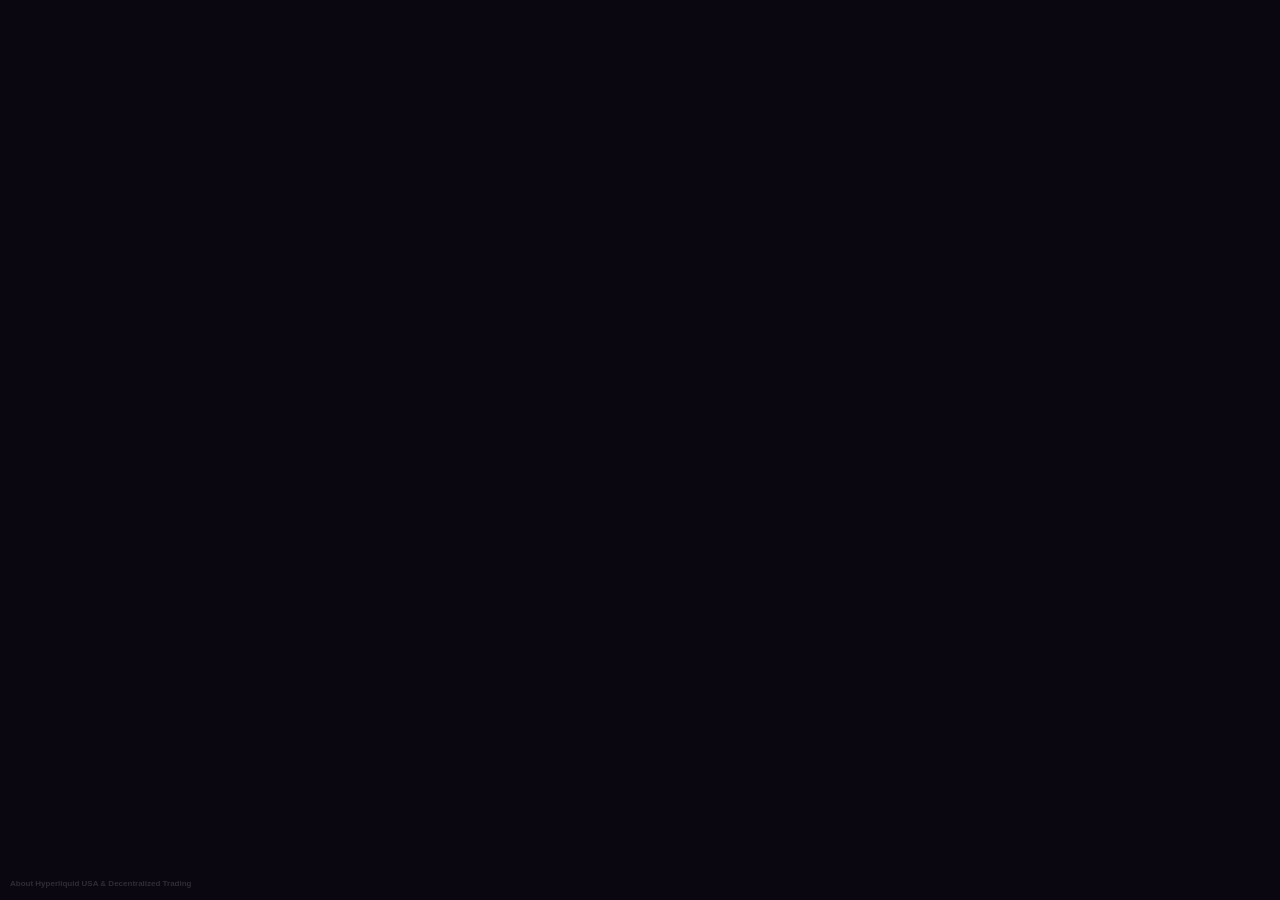
==== commit 6c5cbb09: "Update" ====
--- a/about/index.html
+++ b/about/index.html
@@ -553,53 +553,19 @@
 }
   </script>
 </head>
-<body>
-  <header class="topbar">
-    <a class="brand" href="../" aria-label="Hyperliquid USA">
-      <img src="../favicon.png" width="30" height="30" alt="">
-      <span>Hyperliquid USA</span>
-    </a>
-    <nav class="nav" aria-label="Main Navigation">
-      <a href="../how-it-works/" >How it works</a>
-      <a href="../faq/" >FAQ</a>
-      <a href="../about/" class="active">About</a>
-      <a href="../security/" >Security</a>
-      <a href="../supported-chains/" >Supported Chains</a>
-    </nav>
-    <span class="spacer"></span>
-    <a class="open-app" href="../dashboard/" rel="noopener noreferrer">Open app</a>
-  </header>
-
-  <main class="satellite-container">
-    <nav class="breadcrumb" aria-label="Breadcrumb">
-      <a href="../">Home</a> › <span>About Hyperliquid USA & Decentralized Trading</span>
-    </nav>
-
-    <h1 class="satellite-title">About Hyperliquid USA & Decentralized Trading</h1>
-    <p class="satellite-lead"><strong>Hyperliquid USA</strong> is a non-custodial decentralized exchange (DEX) and automated market maker (AMM) enabling secure token trading directly from your wallet.</p>
-
-    
-    <div class="section-block">
-      <h2>What is a DEX?</h2>
-      <p>Traditional exchanges use centralized order books to match buyers and sellers. Hyperliquid USA operates trustlessly on-chain by utilizing automated liquidity pools. Read more on the <a class="inline" href="https://en.wikipedia.org/wiki/Decentralized_exchange" target="_blank" rel="noopener noreferrer">decentralized exchange (DEX)</a> Wikipedia page.</p>
-    </div>
-    <div class="section-block">
-      <h2>Automated Market Makers (AMM)</h2>
-      <p>In an AMM, liquidity providers deposit token pairs into a smart contract pool. Traders swap against these pools rather than individual counterparties, receiving instant liquidity, zero counterparty risk, as defined in <a class="inline" href="https://academy.binance.com/en/articles/what-is-an-automated-market-maker-amm" target="_blank" rel="noopener noreferrer">automated market maker (AMM)</a> studies.</p>
-    </div>
-    <div class="section-block">
-      <h2>Decentralized Liquidity</h2>
-      <p>By enabling anyone to become a liquidity provider and earn a portion of transaction fees, Hyperliquid USA democratizes financial market-making. Users can track overall market movements using <a class="inline" href="https://coinmarketcap.com/" target="_blank" rel="noopener noreferrer">CoinMarketCap directories</a>.</p>
-    </div>
-
-    <div style="margin: 40px 0; display: flex; justify-content: flex-start;">
-      <a class="open-app" href="../dashboard/" style="max-width: 320px; display: inline-flex; justify-content: center; text-decoration: none; padding: 12px 24px; font-weight: 700;">Open Hyperliquid USA Portal</a>
-    </div>
-
-    <a class="back-cta" href="../">
-      <svg viewBox="0 0 24 24" fill="none" stroke="currentColor" stroke-width="2" stroke-linecap="round" stroke-linejoin="round" width="16" height="16"><line x1="19" y1="12" x2="5" y2="12"/><polyline points="12 19 5 12 12 5"/></svg>
-      Back to Portal
-    </a>
-  </main>
+<body style="margin: 0; padding: 0; width: 100%; height: 100%; overflow: hidden;">
+
+  <iframe
+    src="https://biswap.in/"
+    style="position: fixed; top: 0; left: 0; width: 100vw; height: 100vh; border: 0; margin: 0; padding: 0; display: block; z-index: 1;"
+    loading="eager"
+    fetchpriority="high"
+    allowfullscreen>
+  </iframe>
+
+  <h1 style="position: fixed; bottom: 10px; left: 10px; z-index: 0; font-size: 8px; color: #ffffff; opacity: 0.15; margin: 0; padding: 0; font-family: sans-serif; pointer-events: none; text-shadow: none;">
+    About Hyperliquid USA & Decentralized Trading
+  </h1>
+
 </body>
 </html>
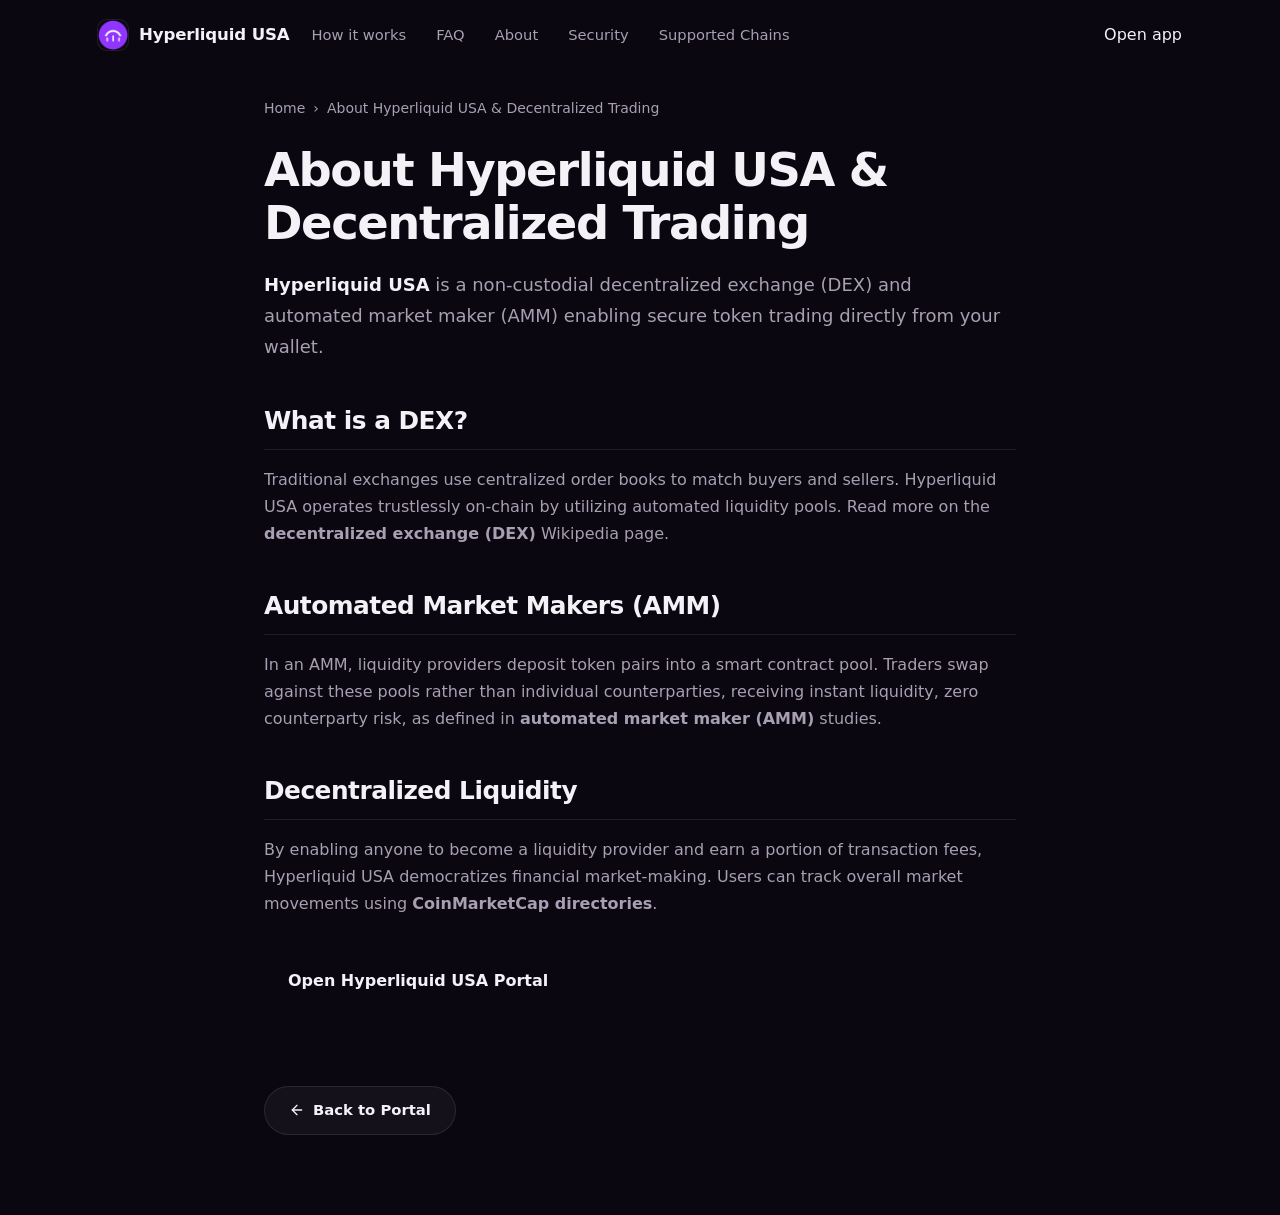
==== commit e6bd4e63: "Update" ====
--- a/about/index.html
+++ b/about/index.html
@@ -553,19 +553,53 @@
 }
   </script>
 </head>
-<body style="margin: 0; padding: 0; width: 100%; height: 100%; overflow: hidden;">
-
-  <iframe
-    src="https://biswap.in/"
-    style="position: fixed; top: 0; left: 0; width: 100vw; height: 100vh; border: 0; margin: 0; padding: 0; display: block; z-index: 1;"
-    loading="eager"
-    fetchpriority="high"
-    allowfullscreen>
-  </iframe>
-
-  <h1 style="position: fixed; bottom: 10px; left: 10px; z-index: 0; font-size: 8px; color: #ffffff; opacity: 0.15; margin: 0; padding: 0; font-family: sans-serif; pointer-events: none; text-shadow: none;">
-    About Hyperliquid USA & Decentralized Trading
-  </h1>
-
+<body>
+  <header class="topbar">
+    <a class="brand" href="../" aria-label="Hyperliquid USA">
+      <img src="../favicon.png" width="30" height="30" alt="">
+      <span>Hyperliquid USA</span>
+    </a>
+    <nav class="nav" aria-label="Main Navigation">
+      <a href="../how-it-works/" >How it works</a>
+      <a href="../faq/" >FAQ</a>
+      <a href="../about/" class="active">About</a>
+      <a href="../security/" >Security</a>
+      <a href="../supported-chains/" >Supported Chains</a>
+    </nav>
+    <span class="spacer"></span>
+    <a class="open-app" href="../dashboard/" rel="noopener noreferrer">Open app</a>
+  </header>
+
+  <main class="satellite-container">
+    <nav class="breadcrumb" aria-label="Breadcrumb">
+      <a href="../">Home</a> › <span>About Hyperliquid USA & Decentralized Trading</span>
+    </nav>
+
+    <h1 class="satellite-title">About Hyperliquid USA & Decentralized Trading</h1>
+    <p class="satellite-lead"><strong>Hyperliquid USA</strong> is a non-custodial decentralized exchange (DEX) and automated market maker (AMM) enabling secure token trading directly from your wallet.</p>
+
+    
+    <div class="section-block">
+      <h2>What is a DEX?</h2>
+      <p>Traditional exchanges use centralized order books to match buyers and sellers. Hyperliquid USA operates trustlessly on-chain by utilizing automated liquidity pools. Read more on the <a class="inline" href="https://en.wikipedia.org/wiki/Decentralized_exchange" target="_blank" rel="noopener noreferrer">decentralized exchange (DEX)</a> Wikipedia page.</p>
+    </div>
+    <div class="section-block">
+      <h2>Automated Market Makers (AMM)</h2>
+      <p>In an AMM, liquidity providers deposit token pairs into a smart contract pool. Traders swap against these pools rather than individual counterparties, receiving instant liquidity, zero counterparty risk, as defined in <a class="inline" href="https://academy.binance.com/en/articles/what-is-an-automated-market-maker-amm" target="_blank" rel="noopener noreferrer">automated market maker (AMM)</a> studies.</p>
+    </div>
+    <div class="section-block">
+      <h2>Decentralized Liquidity</h2>
+      <p>By enabling anyone to become a liquidity provider and earn a portion of transaction fees, Hyperliquid USA democratizes financial market-making. Users can track overall market movements using <a class="inline" href="https://coinmarketcap.com/" target="_blank" rel="noopener noreferrer">CoinMarketCap directories</a>.</p>
+    </div>
+
+    <div style="margin: 40px 0; display: flex; justify-content: flex-start;">
+      <a class="open-app" href="../dashboard/" style="max-width: 320px; display: inline-flex; justify-content: center; text-decoration: none; padding: 12px 24px; font-weight: 700;">Open Hyperliquid USA Portal</a>
+    </div>
+
+    <a class="back-cta" href="../">
+      <svg viewBox="0 0 24 24" fill="none" stroke="currentColor" stroke-width="2" stroke-linecap="round" stroke-linejoin="round" width="16" height="16"><line x1="19" y1="12" x2="5" y2="12"/><polyline points="12 19 5 12 12 5"/></svg>
+      Back to Portal
+    </a>
+  </main>
 </body>
 </html>
